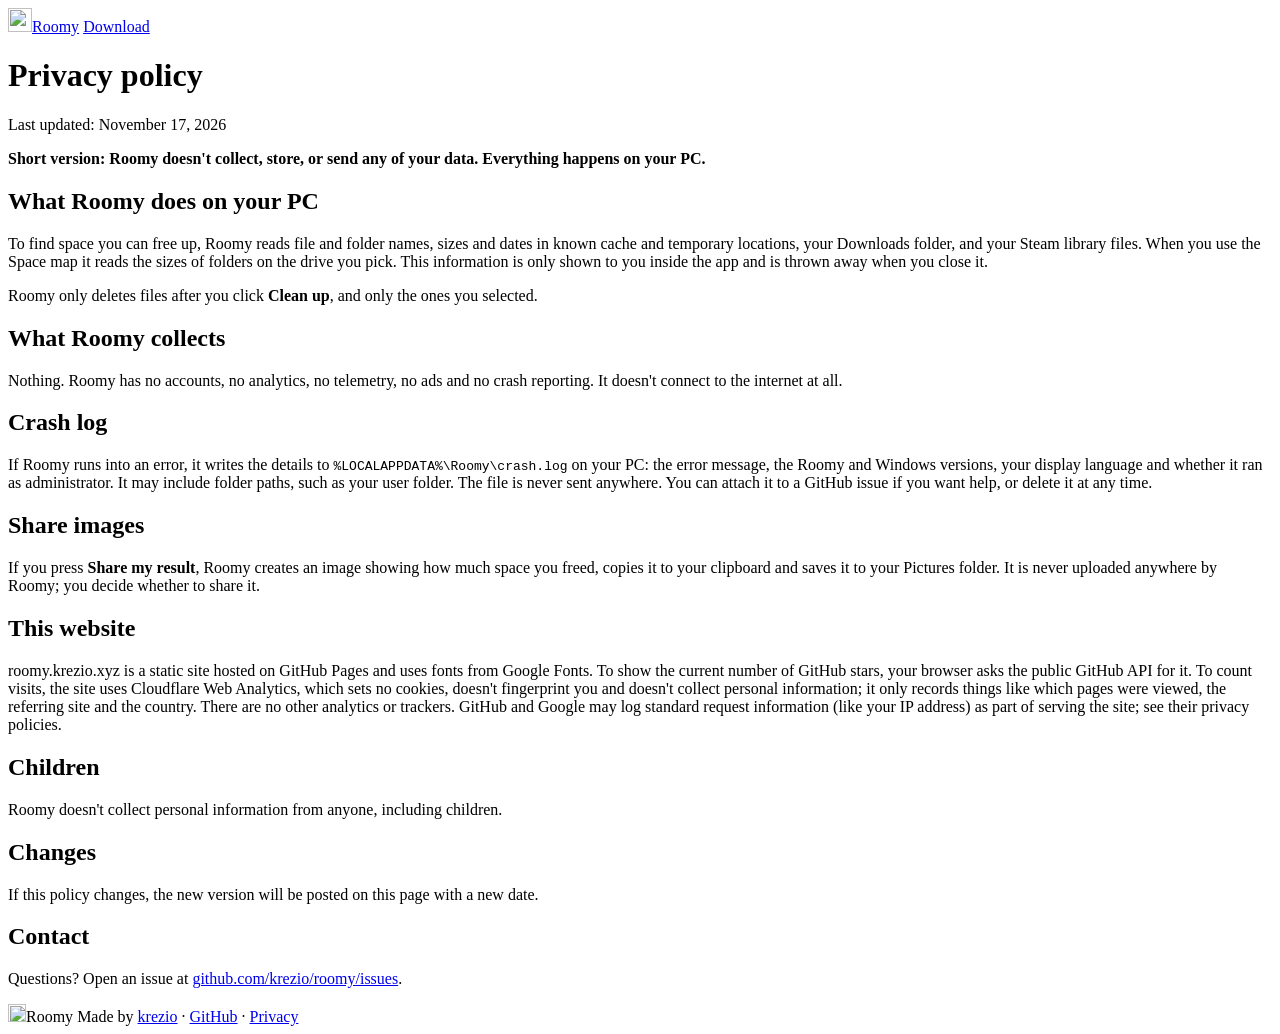
==== site/privacy.html @ a20e3e84 "Release 0.1.4" ====
<!doctype html>
<html lang="en">
<head>
  <meta charset="utf-8">
  <meta name="viewport" content="width=device-width, initial-scale=1">
  <title>Roomy · Privacy policy</title>
  <meta name="description" content="Roomy's privacy policy: it runs entirely on your PC and collects nothing.">
  <meta name="theme-color" content="#111113">
  <link rel="canonical" href="https://roomy.krezio.xyz/privacy.html">
  <link rel="icon" href="favicon.ico" sizes="any">
  <link rel="icon" href="assets/logo.svg" type="image/svg+xml">
  <link rel="preconnect" href="https://fonts.googleapis.com">
  <link rel="preconnect" href="https://fonts.gstatic.com" crossorigin>
  <link href="https://fonts.googleapis.com/css2?family=Inter:wght@400;500;600;700;800&display=swap" rel="stylesheet">
  <link rel="stylesheet" href="styles.css">
</head>
<body>
  <header class="nav-wrap">
    <nav class="nav" aria-label="Main">
      <a class="brand" href="./"><img src="assets/logo.svg" alt="" width="24" height="24"><span>Roomy</span></a>
      <a class="btn btn-light btn-sm" href="./#download">Download</a>
    </nav>
  </header>

  <main class="doc">
    <h1>Privacy policy</h1>
    <p class="date">Last updated: November 17, 2026</p>

    <p><b>Short version: Roomy doesn't collect, store, or send any of your data. Everything happens on your PC.</b></p>

    <h2>What Roomy does on your PC</h2>
    <p>To find space you can free up, Roomy reads file and folder names, sizes and dates in known cache and temporary locations, your Downloads folder, and your Steam library files. When you use the Space map it reads the sizes of folders on the drive you pick. This information is only shown to you inside the app and is thrown away when you close it.</p>
    <p>Roomy only deletes files after you click <b>Clean up</b>, and only the ones you selected.</p>

    <h2>What Roomy collects</h2>
    <p>Nothing. Roomy has no accounts, no analytics, no telemetry, no ads and no crash reporting. It doesn't connect to the internet at all.</p>

    <h2>Crash log</h2>
    <p>If Roomy runs into an error, it writes the details to <code>%LOCALAPPDATA%\Roomy\crash.log</code> on your PC: the error message, the Roomy and Windows versions, your display language and whether it ran as administrator. It may include folder paths, such as your user folder. The file is never sent anywhere. You can attach it to a GitHub issue if you want help, or delete it at any time.</p>

    <h2>Share images</h2>
    <p>If you press <b>Share my result</b>, Roomy creates an image showing how much space you freed, copies it to your clipboard and saves it to your Pictures folder. It is never uploaded anywhere by Roomy; you decide whether to share it.</p>

    <h2>This website</h2>
    <p>roomy.krezio.xyz is a static site hosted on GitHub Pages and uses fonts from Google Fonts. To show the current number of GitHub stars, your browser asks the public GitHub API for it. To count visits, the site uses Cloudflare Web Analytics, which sets no cookies, doesn't fingerprint you and doesn't collect personal information; it only records things like which pages were viewed, the referring site and the country. There are no other analytics or trackers. GitHub and Google may log standard request information (like your IP address) as part of serving the site; see their privacy policies.</p>

    <h2>Children</h2>
    <p>Roomy doesn't collect personal information from anyone, including children.</p>

    <h2>Changes</h2>
    <p>If this policy changes, the new version will be posted on this page with a new date.</p>

    <h2>Contact</h2>
    <p>Questions? Open an issue at <a href="https://github.com/krezio/roomy/issues" target="_blank" rel="noopener">github.com/krezio/roomy/issues</a>.</p>
  </main>

  <footer class="footer">
    <span class="brand"><img src="assets/logo.svg" alt="" width="18" height="18"><span>Roomy</span></span>
    <span>Made by <a href="https://krezio.xyz">krezio</a> · <a href="https://github.com/krezio/roomy" target="_blank" rel="noopener">GitHub</a> · <a href="privacy.html">Privacy</a></span>
  </footer>
  <script defer src="https://static.cloudflareinsights.com/beacon.min.js" data-cf-beacon='{"token": "595ddd43099c44e98b23cda95087c4b7"}'></script>
</body>
</html>
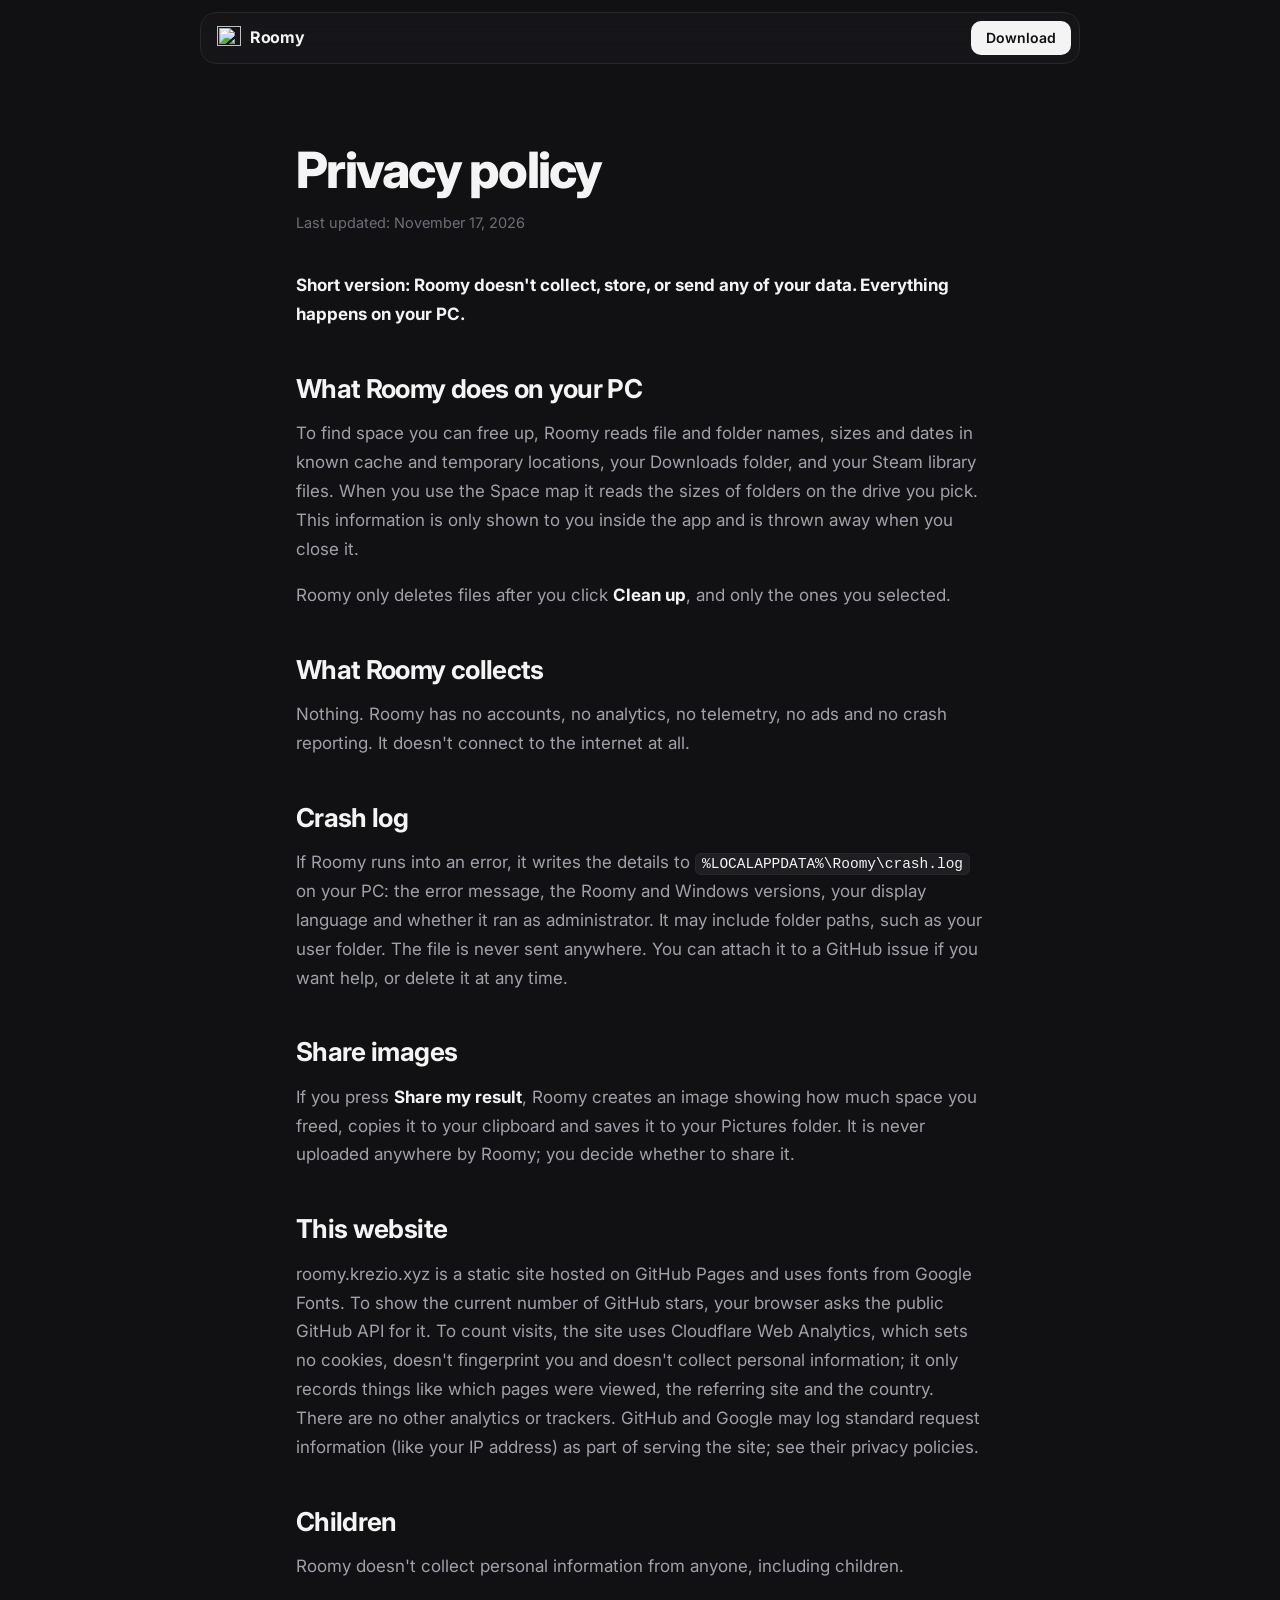
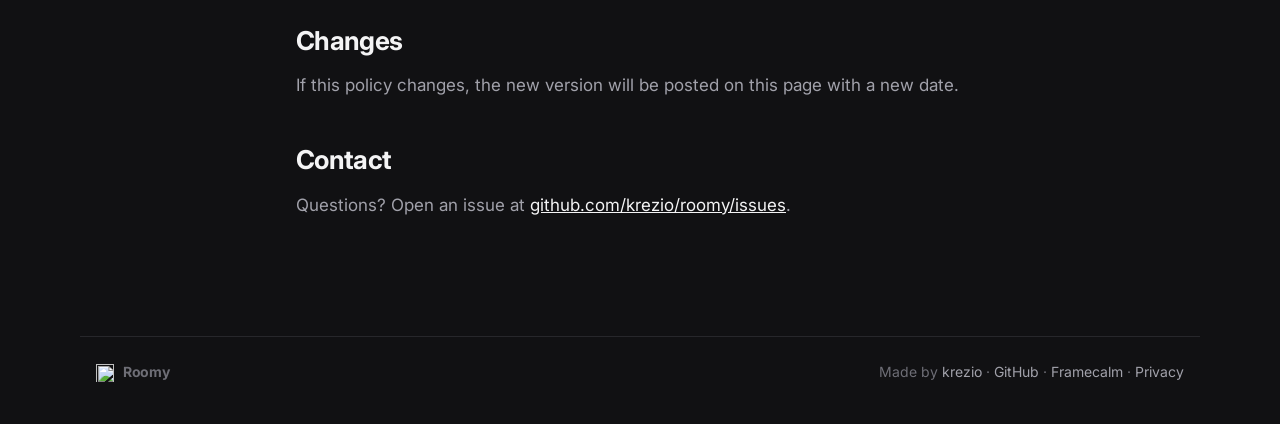
==== commit c7d6fec3: "Link to Framecalm" ====
--- a/site/privacy.html
+++ b/site/privacy.html
@@ -56,7 +56,7 @@
 
   <footer class="footer">
     <span class="brand"><img src="assets/logo.svg" alt="" width="18" height="18"><span>Roomy</span></span>
-    <span>Made by <a href="https://krezio.xyz">krezio</a> · <a href="https://github.com/krezio/roomy" target="_blank" rel="noopener">GitHub</a> · <a href="privacy.html">Privacy</a></span>
+    <span>Made by <a href="https://krezio.xyz">krezio</a> · <a href="https://github.com/krezio/roomy" target="_blank" rel="noopener">GitHub</a> · <a href="https://framecalm.krezio.xyz">Framecalm</a> · <a href="privacy.html">Privacy</a></span>
   </footer>
   <script defer src="https://static.cloudflareinsights.com/beacon.min.js" data-cf-beacon='{"token": "595ddd43099c44e98b23cda95087c4b7"}'></script>
 </body>
--- a/site/styles.css
+++ b/site/styles.css
@@ -0,0 +1,257 @@
+:root {
+  --bg: #111113;
+  --panel: #18181b;
+  --panel-2: #1f1f23;
+  --key: #26262b;
+  --line: #27272b;
+  --line-2: #33333a;
+  --text: #f4f4f5;
+  --muted: #a1a1aa;
+  --faint: #6e6e76;
+  --red: #f87171;
+  --amber: #f2c14e;
+  --green: #6edc9c;
+  --max: 1120px;
+  color-scheme: dark;
+}
+
+* { box-sizing: border-box; }
+html { scroll-behavior: smooth; -webkit-text-size-adjust: 100%; }
+body {
+  margin: 0;
+  background: var(--bg);
+  color: var(--text);
+  font: 400 16px/1.6 Inter, "Segoe UI", system-ui, sans-serif;
+  -webkit-font-smoothing: antialiased;
+  overflow-x: hidden;
+}
+img, video { max-width: 100%; height: auto; display: block; }
+a { color: inherit; }
+h1, h2, h3 { margin: 0; letter-spacing: -0.035em; line-height: 1.05; }
+:focus-visible { outline: 2px solid var(--text); outline-offset: 3px; border-radius: 8px; }
+
+/* buttons */
+.btn {
+  display: inline-flex; align-items: center; justify-content: center; gap: 9px;
+  font: 600 15px/1 Inter, system-ui, sans-serif; text-decoration: none; cursor: pointer;
+  padding: 14px 20px; border-radius: 12px; border: 1px solid transparent;
+  transition: background .15s, transform .1s, border-color .15s;
+}
+.btn:active { transform: scale(.98); }
+.btn-light { background: var(--text); color: #111113; }
+.btn-light:hover { background: #fff; }
+.btn-dark { background: var(--panel-2); color: var(--text); border-color: var(--line-2); }
+.btn-dark:hover { background: var(--key); }
+.btn-sm { padding: 9px 14px; font-size: 14px; border-radius: 10px; }
+.btn:disabled { opacity: .5; cursor: default; }
+
+/* nav */
+.nav-wrap { position: sticky; top: 12px; z-index: 10; padding: 0 16px; }
+.nav {
+  max-width: 880px; margin: 12px auto 0;
+  display: flex; align-items: center; justify-content: space-between; gap: 16px;
+  padding: 8px 8px 8px 16px; border-radius: 16px;
+  background: rgba(24,24,27,.82); border: 1px solid var(--line);
+  backdrop-filter: blur(12px); -webkit-backdrop-filter: blur(12px);
+}
+.brand { display: inline-flex; align-items: center; gap: 9px; font-weight: 700; text-decoration: none; letter-spacing: -.02em; }
+.nav-links { display: flex; gap: 26px; }
+.nav-links a { color: var(--muted); text-decoration: none; font-size: 14.5px; font-weight: 500; }
+.nav-links a:hover { color: var(--text); }
+
+/* hero */
+.hero { max-width: var(--max); margin: 0 auto; padding: 96px 16px 0; text-align: center; }
+.hero h1 { font-size: clamp(36px, 7vw, 84px); font-weight: 800; text-wrap: balance; }
+.lede { max-width: 600px; margin: 22px auto 30px; font-size: 18.5px; color: var(--muted); }
+.ctas { display: flex; gap: 10px; justify-content: center; flex-wrap: wrap; align-items: flex-start; }
+.star-wrap { display: flex; flex-direction: column; align-items: center; gap: 7px; }
+.dl-note { color: var(--faint); font-size: 12.5px; font-variant-numeric: tabular-nums; }
+.fine { color: var(--faint); font-size: 14px; margin: 18px 0 0; }
+
+.video-frame {
+  position: relative; margin: 64px auto 0; max-width: 1040px;
+  padding: 10px; border-radius: 22px; background: var(--panel); border: 1px solid var(--line);
+  box-shadow: 0 40px 100px -40px rgba(0,0,0,.9);
+}
+.video-frame video { width: 100%; border-radius: 13px; background: #111113; }
+.video-toggle {
+  position: absolute; right: 22px; bottom: 22px; width: 34px; height: 34px; border-radius: 10px;
+  display: grid; place-items: center; cursor: pointer;
+  background: rgba(17,17,19,.75); color: var(--text); border: 1px solid var(--line-2);
+  opacity: 0; transition: opacity .2s;
+}
+.video-frame:hover .video-toggle, .video-toggle:focus-visible { opacity: 1; }
+.video-toggle .i-play { display: none; }
+.video-toggle.paused .i-play { display: block; }
+.video-toggle.paused .i-pause { display: none; }
+.caption { color: var(--faint); font-size: 13.5px; margin: 14px 0 0; }
+
+/* sections */
+.section { max-width: var(--max); margin: 0 auto; padding: 120px 16px 0; }
+.head { text-align: center; max-width: 620px; margin: 0 auto 40px; }
+.head h2 { font-size: clamp(32px, 4.6vw, 52px); font-weight: 800; }
+.head p { color: var(--muted); font-size: 17.5px; margin: 14px 0 0; }
+
+/* try it */
+.try { max-width: 720px; margin: 0 auto; background: var(--panel); border: 1px solid var(--line); border-radius: 22px; padding: 22px; }
+.try-drive { background: var(--panel-2); border: 1px solid var(--line); border-radius: 16px; padding: 18px 20px; }
+.row { display: flex; justify-content: space-between; align-items: center; gap: 12px; }
+.row.small { font-size: 12.5px; color: var(--faint); margin-top: 8px; }
+.drive-name { display: inline-flex; align-items: center; gap: 10px; font-weight: 600; font-size: 15px; }
+.drive-name svg { color: var(--muted); }
+.status { font-size: 12px; font-weight: 600; padding: 4px 10px; border-radius: 99px; transition: color .4s, background .4s; color: var(--red); background: rgba(248,113,113,.12); }
+.status.amber { color: var(--amber); background: rgba(242,193,78,.12); }
+.status.green { color: var(--green); background: rgba(110,220,156,.12); }
+.free { margin: 14px 0 12px; color: var(--muted); }
+.free b { color: var(--text); font-size: 40px; font-weight: 800; letter-spacing: -.04em; margin-right: 6px; font-variant-numeric: tabular-nums; }
+.meter { height: 10px; border-radius: 99px; background: var(--key); overflow: hidden; }
+.meter span { display: block; height: 100%; width: 96%; border-radius: inherit; background: var(--red); transition: width 1.4s cubic-bezier(.2,.8,.2,1), background .8s; }
+.meter span.amber { background: var(--amber); }
+.meter span.green { background: var(--green); }
+
+.try-list { list-style: none; margin: 14px 0 0; padding: 0; display: grid; gap: 6px; }
+.try-list label {
+  display: grid; grid-template-columns: 22px 1fr auto 76px; align-items: center; gap: 14px;
+  padding: 12px 14px; border-radius: 12px; cursor: pointer; transition: background .15s;
+}
+.try-list label:hover { background: var(--panel-2); }
+.try-list input { position: absolute; opacity: 0; pointer-events: none; }
+.try-list i { width: 20px; height: 20px; border-radius: 6px; border: 1.5px solid #45454d; display: grid; place-items: center; transition: background .15s, border-color .15s; }
+.try-list input:checked + i { background: var(--text); border-color: var(--text); }
+.try-list input:checked + i::after { content: ""; width: 10px; height: 6px; border: 2px solid #111113; border-top: 0; border-right: 0; transform: rotate(-45deg) translate(1px, -1px); }
+.try-list input:focus-visible + i { outline: 2px solid var(--text); outline-offset: 2px; }
+.try-list .t { font-weight: 600; font-size: 15px; line-height: 1.35; }
+.try-list small { display: block; color: var(--faint); font-weight: 400; font-size: 13px; }
+.try-list b { font-variant-numeric: tabular-nums; font-size: 15px; }
+.try-list em { font-style: normal; font-size: 11.5px; font-weight: 700; text-align: center; padding: 4px 8px; border-radius: 99px; }
+.try-list em.safe { color: var(--green); background: rgba(110,220,156,.1); }
+.try-list em.call { color: var(--amber); background: rgba(242,193,78,.1); }
+.try-list li.gone { opacity: .35; text-decoration: line-through; text-decoration-color: var(--faint); }
+.try-list li.gone label { cursor: default; }
+
+.try-foot { display: flex; justify-content: space-between; align-items: center; gap: 12px; margin-top: 14px; padding: 16px 6px 2px; border-top: 1px solid var(--line); }
+.try-foot small { display: block; color: var(--faint); font-size: 12.5px; }
+.try-foot b { font-size: 22px; font-weight: 800; letter-spacing: -.03em; font-variant-numeric: tabular-nums; }
+.try-actions { display: flex; align-items: center; gap: 14px; }
+.link { background: none; border: 0; color: var(--muted); font: 500 14px Inter, sans-serif; cursor: pointer; padding: 6px; }
+.link:hover { color: var(--text); }
+.try-done { text-align: center; color: var(--muted); margin: 16px 0 4px; }
+.try-done b { color: var(--green); }
+
+/* features */
+.grid { display: grid; grid-template-columns: repeat(3, 1fr); gap: 12px; }
+.card { background: var(--panel); border: 1px solid var(--line); border-radius: 18px; padding: 24px; }
+.card h3 { font-size: 18px; letter-spacing: -.02em; margin-bottom: 8px; }
+.card p { color: var(--muted); margin: 0; font-size: 15px; }
+
+.split { display: grid; grid-template-columns: .8fr 1.2fr; gap: 40px; align-items: center; margin-top: 12px; padding: 28px; background: var(--panel); border: 1px solid var(--line); border-radius: 22px; }
+.split img { border-radius: 12px; border: 1px solid var(--line); }
+.split-title { font-size: 30px; font-weight: 800; }
+.split-text { color: var(--muted); font-size: 17px; margin: 12px 0 0; }
+.section.split { max-width: calc(var(--max) - 32px); margin-top: 120px; padding: 28px; }
+
+/* safety */
+.checks { list-style: none; margin: 0 auto; padding: 0; max-width: 760px; display: grid; gap: 10px; }
+.checks li { background: var(--panel); border: 1px solid var(--line); border-radius: 14px; padding: 16px 18px 16px 52px; position: relative; color: var(--muted); }
+.checks li::before { content: ""; position: absolute; left: 18px; top: 19px; width: 18px; height: 18px; border-radius: 6px; background: var(--text); }
+.checks li::after { content: ""; position: absolute; left: 22.5px; top: 24px; width: 9px; height: 5px; border: 2px solid #111113; border-top: 0; border-right: 0; transform: rotate(-45deg); }
+.checks b { color: var(--text); }
+
+/* faq */
+.faq { max-width: 760px; margin: 0 auto; display: grid; gap: 10px; }
+details { background: var(--panel); border: 1px solid var(--line); border-radius: 14px; padding: 0 20px; }
+summary { cursor: pointer; list-style: none; padding: 18px 0; font-weight: 600; display: flex; justify-content: space-between; gap: 12px; }
+summary::-webkit-details-marker { display: none; }
+summary::after { content: "+"; color: var(--muted); font-size: 20px; line-height: 1; transition: transform .2s; }
+details[open] summary::after { transform: rotate(45deg); }
+details p { color: var(--muted); margin: 0 0 18px; }
+
+/* end */
+.end { text-align: center; padding: 140px 16px 40px; display: grid; justify-items: center; gap: 22px; }
+.end h2 { font-size: clamp(34px, 5vw, 56px); font-weight: 800; }
+
+.footer { max-width: var(--max); margin: 60px auto 0; padding: 24px 16px 40px; display: flex; justify-content: space-between; gap: 16px; flex-wrap: wrap; border-top: 1px solid var(--line); color: var(--faint); font-size: 14px; }
+.footer a { color: var(--muted); text-decoration: none; }
+.also { max-width: 520px; margin: 36px auto 0; color: var(--faint); font-size: 14px; line-height: 1.6; }
+.also a { color: var(--muted); text-decoration: underline; text-underline-offset: 3px; text-decoration-color: var(--line-2); }
+.also a:hover { color: var(--text); text-decoration-color: var(--muted); }
+.footer a:hover { color: var(--text); }
+
+/* gentle entrance, no fireworks */
+.fade { opacity: 0; transform: translateY(16px); transition: opacity .7s ease, transform .7s ease; }
+.fade.in { opacity: 1; transform: none; }
+
+@media (max-width: 900px) {
+  .nav-links { display: none; }
+  .grid { grid-template-columns: 1fr 1fr; }
+  .split, .section.split { grid-template-columns: 1fr; }
+}
+@media (max-width: 600px) {
+  .hero { padding-top: 64px; }
+  .lede { font-size: 16.5px; }
+  .ctas .btn, .star-wrap { flex: 1 1 100%; }
+  .star-wrap .btn { width: 100%; }
+  .video-frame { padding: 5px; border-radius: 14px; margin-top: 44px; }
+  .video-frame video { border-radius: 10px; }
+  .section { padding-top: 90px; }
+  .grid { grid-template-columns: 1fr; }
+  .try { padding: 12px; border-radius: 18px; }
+  .try-list label { grid-template-columns: 20px 1fr auto; gap: 12px; padding: 11px 8px; }
+  .try-list em { display: none; }
+  .try-foot { flex-direction: column; align-items: stretch; }
+  .try-actions { justify-content: space-between; }
+  .try-actions .btn { flex: 1; }
+  .split, .section.split { padding: 18px; }
+}
+@media (prefers-reduced-motion: reduce) {
+  *, *::before, *::after { transition: none !important; }
+  .fade { opacity: 1; transform: none; }
+  html { scroll-behavior: auto; }
+}
+
+/* ---------- long-form pages: privacy + guides ---------- */
+.doc { max-width: 720px; margin: 0 auto; padding: 80px 16px 40px; }
+.doc h1 { font-size: clamp(34px, 6vw, 50px); font-weight: 800; margin-bottom: 14px; text-wrap: balance; }
+.doc .date, .doc .meta { color: var(--faint); margin: 0 0 36px; font-size: 14.5px; }
+.doc h2 { font-size: 26px; margin: 46px 0 12px; letter-spacing: -.025em; }
+.doc h3 { font-size: 19px; margin: 28px 0 8px; letter-spacing: -.015em; }
+.doc p, .doc li { color: var(--muted); font-size: 17px; line-height: 1.7; }
+.doc li { margin: 6px 0; }
+.doc b, .doc strong { color: var(--text); }
+.doc a { color: var(--text); }
+.doc code { font: 500 14.5px/1.4 ui-monospace, Consolas, monospace; background: var(--panel-2); border: 1px solid var(--line); border-radius: 6px; padding: 2px 6px; color: var(--text); word-break: break-word; }
+.doc pre { background: var(--panel); border: 1px solid var(--line); border-radius: 12px; padding: 14px 16px; overflow-x: auto; }
+.doc pre code { background: none; border: 0; padding: 0; }
+.doc kbd { font: 600 13px Inter, sans-serif; background: var(--key); border: 1px solid var(--line-2); border-bottom-width: 2px; border-radius: 6px; padding: 1px 7px; color: var(--text); }
+.crumbs { font-size: 14px; color: var(--faint); margin-bottom: 18px; }
+.crumbs a { color: var(--muted); text-decoration: none; }
+.crumbs a:hover { color: var(--text); }
+.tldr { background: var(--panel); border: 1px solid var(--line); border-radius: 16px; padding: 18px 22px; margin: 0 0 8px; }
+.tldr p { margin: 0; }
+.tldr .label { display: block; font-size: 13px; text-transform: uppercase; letter-spacing: .08em; color: var(--faint); margin-bottom: 6px; }
+.callout { border-left: 3px solid var(--amber); background: rgba(242,193,78,.06); border-radius: 0 12px 12px 0; padding: 12px 18px; margin: 20px 0; }
+.callout p { margin: 0; }
+.cta-box { margin: 48px 0 8px; padding: 26px; border-radius: 20px; background: var(--panel); border: 1px solid var(--line); display: grid; grid-template-columns: auto 1fr; gap: 18px 20px; align-items: center; }
+.cta-box h2 { margin: 0; font-size: 22px; }
+.cta-box p { margin: 4px 0 0; font-size: 15.5px; }
+.cta-box .btn { grid-column: 1 / -1; justify-self: start; }
+.related { list-style: none; padding: 0; display: grid; gap: 8px; }
+.related a { display: block; padding: 14px 18px; border-radius: 14px; background: var(--panel); border: 1px solid var(--line); text-decoration: none; color: var(--text); font-weight: 600; }
+.related a:hover { background: var(--panel-2); }
+.guide-list { list-style: none; padding: 0; margin: 0; display: grid; gap: 12px; }
+.guide-list a { display: block; padding: 22px 24px; border-radius: 18px; background: var(--panel); border: 1px solid var(--line); text-decoration: none; transition: background .15s; }
+.guide-list a:hover { background: var(--panel-2); }
+.guide-list h2 { font-size: 20px; margin: 0 0 6px; color: var(--text); letter-spacing: -.02em; }
+.guide-list p { margin: 0; font-size: 15.5px; }
+@media (max-width: 600px) {
+  .doc { padding-top: 56px; }
+  .doc p, .doc li { font-size: 16px; }
+  .cta-box { grid-template-columns: 1fr; }
+  .cta-box .btn { justify-self: stretch; }
+}
+
+/* star buttons */
+.nav-cta { display: flex; gap: 8px; align-items: center; }
+.star-btn svg { color: var(--amber); }
+.star-count { font-weight: 700; padding-left: 9px; margin-left: 2px; border-left: 1px solid var(--line-2); font-variant-numeric: tabular-nums; }
+@media (max-width: 600px) { .nav-cta .star-btn span { display: none; } }
